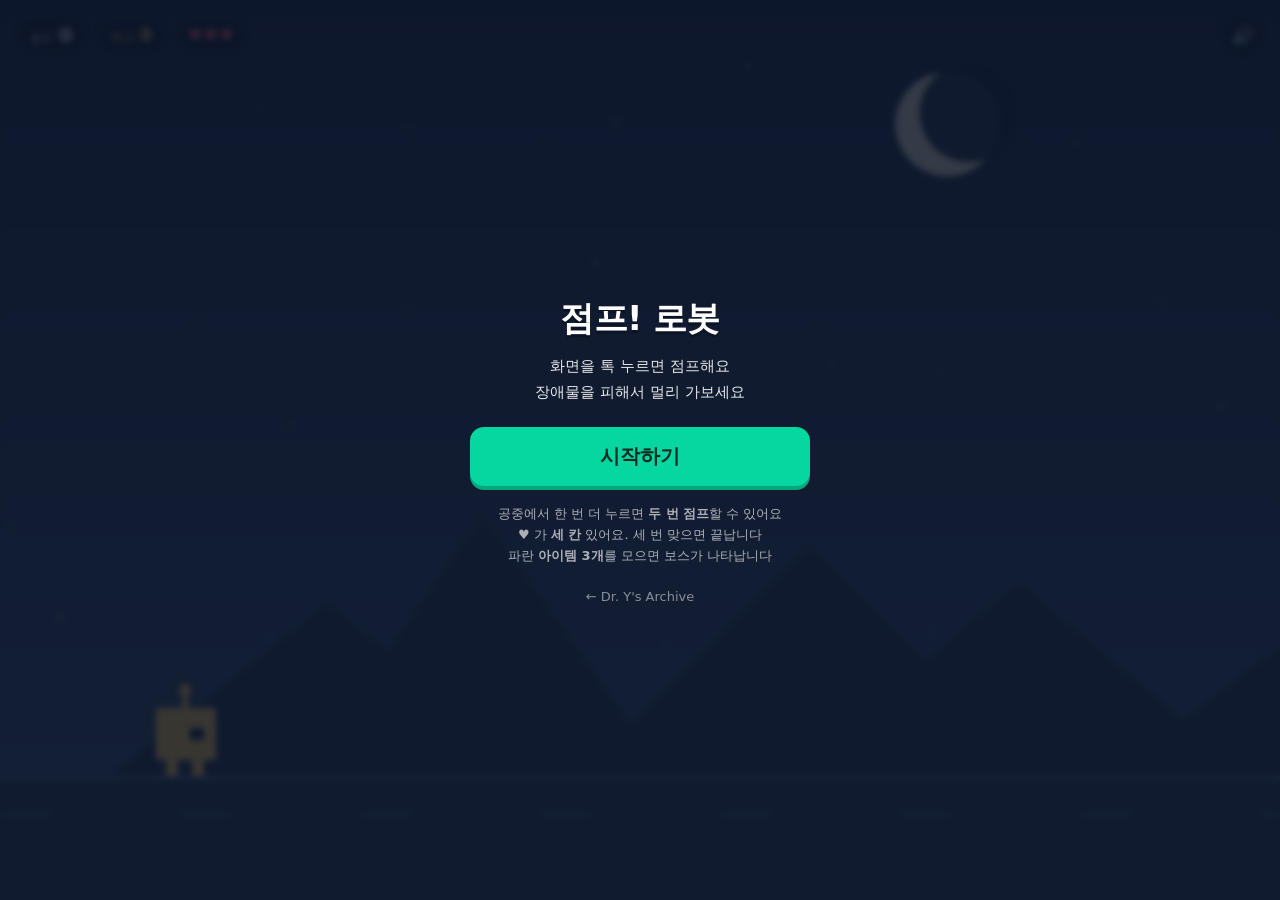
==== game/index.html @ cccb9914 "'아이템이 모자라 보스가 지나갔습니다' 알림을 뺌 아이템을 안 모으고 달리기만 하면 300점마다 계속 뜨는 글이었습니다. 일어나지 않은 일을 굳이 알릴 이유가 없어 없앴습니다. 보" ====
<!DOCTYPE html>
<!--
  ============================================================
  점프 게임 - index.html

  이 파일은 게임 화면의 "뼈대" 입니다.
  실제로 게임이 움직이는 것은 game.js 가 담당합니다.

  게임을 바꿔보고 싶으면 game.js 맨 위의 '설정' 부분을 여세요.
  숫자만 바꿔도 게임이 완전히 달라집니다.
  ============================================================
-->
<html lang="ko">
<head>
  <meta charset="UTF-8">
  <!-- user-scalable=no : 게임 중에 두 손가락으로 화면이 확대되지 않게 막습니다 -->
  <meta name="viewport" content="width=device-width, initial-scale=1.0, maximum-scale=1.0, user-scalable=no, viewport-fit=cover">

  <title>점프! 로봇</title>

  <!-- 홈 화면에 추가했을 때 앱처럼 보이게 하는 설정들 -->
  <meta name="apple-mobile-web-app-title" content="점프! 로봇">
  <meta name="apple-mobile-web-app-capable" content="yes">
  <meta name="apple-mobile-web-app-status-bar-style" content="black-translucent">
  <link rel="apple-touch-icon" sizes="180x180" href="icons/game-icon-180.png">
  <link rel="apple-touch-icon" sizes="152x152" href="icons/game-icon-152.png">
  <link rel="icon" type="image/png" sizes="32x32" href="icons/game-favicon-32.png">
  <link rel="manifest" href="manifest.json">
  <meta name="theme-color" content="#1b2a4a">

  <link rel="stylesheet" href="style.css?v=6">
</head>

<body>

  <!-- 게임 그림이 그려지는 곳.
       canvas(캔버스) = 그림을 그릴 수 있는 도화지 같은 태그입니다.
       여기에 game.js 가 로봇, 장애물, 배경을 하나하나 그립니다. -->
  <canvas id="gameCanvas"></canvas>

  <!-- 게임 위에 겹쳐서 보이는 글자들 -->
  <div id="hud" class="hud">
    <div class="score-box">
      <span class="score-label">점수</span>
      <span id="score">0</span>
    </div>
    <div class="score-box best">
      <span class="score-label">최고</span>
      <span id="best">0</span>
    </div>
    <!-- 남은 체력. ♥ 가 남은 것, ♡ 가 잃은 것입니다. -->
    <div class="score-box hearts" id="hearts">♥♥♥</div>
    <!-- 모은 아이템(미사일) 개수. 하나도 없으면 감춥니다. -->
    <div class="score-box ammo" id="ammoBox" hidden>
      <span class="score-label">미사일</span>
      <span id="ammo">0</span>
    </div>
    <!-- 소리 켜고 끄는 버튼 -->
    <button id="soundBtn" class="sound-btn" type="button" aria-label="소리 켜기/끄기">🔊</button>
  </div>

  <!-- 보스와 싸울 때만 나타나는 발사 버튼.
       화면 아무 데나 누르면 점프이므로, 쏘는 것만 버튼을 따로 두었습니다. -->
  <button id="fireBtn" class="fire-btn" type="button" hidden>발사</button>

  <!-- 시작 화면 / 게임오버 화면.
       평소엔 숨어 있다가 game.js 가 필요할 때 보여줍니다. -->
  <div id="overlay" class="overlay">
    <div class="panel">
      <h1 id="overlayTitle">점프! 로봇</h1>
      <p id="overlayText">화면을 톡 누르면 점프해요<br>장애물을 피해서 멀리 가보세요</p>

      <div id="resultBox" class="result" hidden>
        <div class="result-row"><span>이번 점수</span><strong id="finalScore">0</strong></div>
        <div class="result-row"><span>최고 점수</span><strong id="finalBest">0</strong></div>
        <p id="newRecord" class="new-record" hidden>🎉 신기록!</p>
      </div>

      <button id="startBtn" class="start-btn" type="button">시작하기</button>

      <p class="hint">
        공중에서 한 번 더 누르면 <strong>두 번 점프</strong>할 수 있어요<br>
        ♥ 가 <strong>세 칸</strong> 있어요. 세 번 맞으면 끝납니다<br>
        파란 <strong>아이템 3개</strong>를 모으면 보스가 나타납니다
      </p>

      <!-- 브라우저에서 열었을 때 목록 화면으로 돌아가는 줄.
           설치한 앱으로 열었을 때는 style.css 가 이 줄을 감춥니다. -->
      <p class="back-home"><a href="../">← Dr. Y's Archive</a></p>
    </div>
  </div>

  <script src="game.js?v=6"></script>
</body>
</html>
---- game/style.css ----
/*
  ============================================================
  점프 게임 - style.css

  게임 화면의 "옷" 입니다. 색과 크기를 정합니다.
  게임 안에 그려지는 로봇·장애물의 색은 여기가 아니라
  game.js 맨 위의 설정에서 바꿉니다.
  ============================================================
*/

:root {
  --하늘위:   #1b2a4a;   /* 하늘 위쪽 (진한 남색) */
  --하늘아래: #3d5a80;   /* 하늘 아래쪽 */
  --글자:     #ffffff;
  --포인트:   #ffd166;   /* 점수, 버튼에 쓰는 노란색 */
  --버튼:     #06d6a0;   /* 시작 버튼 (민트) */
  --아이템:   #4cc9f0;   /* 보스와 싸울 때 쓰는 아이템 (하늘색) */
  --보스:     #ff5d73;   /* 보스 관련 (붉은 분홍) */
}

* { box-sizing: border-box; }

/*
  hidden 을 붙인 것은 반드시 감춰지게 합니다.

  브라우저에도 hidden 규칙이 있지만, 우리가 class 로 적은 display 가 그것을 이깁니다.
  실제로 .score-box { display: flex } 때문에 미사일 개수가 0 인데도 화면에 남아 있었고,
  일본어 앱에서도 똑같은 일로 퀴즈 중에 카드가 안 사라진 적이 있습니다.
*/
[hidden] { display: none !important; }

html, body {
  margin: 0;
  padding: 0;
  height: 100%;
  overflow: hidden;              /* 게임 중에 화면이 위아래로 밀리지 않게 */
  background: var(--하늘위);
  color: var(--글자);
  font-family: -apple-system, "Apple SD Gothic Neo", "Pretendard",
               "Malgun Gothic", "맑은 고딕", system-ui, sans-serif;
  /* 길게 눌렀을 때 글자가 선택되거나 메뉴가 뜨는 것을 막습니다 */
  -webkit-user-select: none;
  user-select: none;
  -webkit-touch-callout: none;
  -webkit-tap-highlight-color: transparent;
  overscroll-behavior: none;     /* 위아래로 당겨도 새로고침되지 않게 */
}

/* 게임이 그려지는 도화지 — 화면 전체를 채웁니다 */
#gameCanvas {
  display: block;
  width: 100%;
  height: 100%;
  touch-action: none;            /* 손가락 제스처를 브라우저가 가로채지 않게 */
}

/* ---------- 점수판 ---------- */
.hud {
  position: fixed;
  top: 0; left: 0; right: 0;
  display: flex;
  align-items: center;
  gap: 10px;
  padding: 14px 16px;
  /* 아이폰 노치(위쪽 튀어나온 부분)를 피해서 배치합니다 */
  padding-top: max(14px, env(safe-area-inset-top));
  pointer-events: none;          /* 점수판이 터치를 가로채지 않게 */
}

.score-box {
  display: flex;
  align-items: baseline;
  gap: 6px;
  background: rgba(0, 0, 0, 0.28);
  border-radius: 999px;
  padding: 6px 14px;
  font-size: 20px;
  font-weight: 800;
  font-variant-numeric: tabular-nums;   /* 숫자가 바뀌어도 폭이 흔들리지 않게 */
}
.score-box.best { color: var(--포인트); font-size: 17px; }
.score-label {
  font-size: 11px;
  font-weight: 700;
  opacity: 0.65;
  letter-spacing: 0.05em;
}

.sound-btn {
  margin-left: auto;
  pointer-events: auto;          /* 이 버튼만 눌리게 */
  width: 42px;
  height: 42px;
  border: none;
  border-radius: 50%;
  background: rgba(0, 0, 0, 0.28);
  font-size: 19px;
  cursor: pointer;
  color: inherit;
}
.sound-btn.muted { opacity: 0.45; }

/* 모은 아이템(미사일) 개수. 아이템 색과 맞춰 한눈에 구분되게 합니다. */
.score-box.ammo { color: var(--아이템); font-size: 17px; }

/* 남은 체력. 숫자가 아니라 ♥ 라서 자릿수 맞춤(tabular-nums)은 필요 없습니다. */
.score-box.hearts {
  color: var(--보스);
  font-size: 16px;
  letter-spacing: 0.08em;
  padding: 7px 12px;
}

/* ---------- 발사 버튼 ----------
   보스와 싸울 때만 나타납니다.
   이 게임은 화면 아무 데나 누르면 점프라서, 쏘는 것만 따로 버튼을 두었습니다.

   오른쪽 아래에 두는 이유 — 오른손 엄지가 자연스럽게 닿는 자리입니다.
   점프는 화면 어디서나 되므로 왼손·오른손 어느 쪽으로도 누를 수 있습니다. */
.fire-btn {
  position: fixed;
  right: max(18px, env(safe-area-inset-right));
  bottom: max(22px, env(safe-area-inset-bottom));
  z-index: 5;
  width: 78px;
  height: 78px;
  border: 3px solid rgba(255, 255, 255, 0.65);
  border-radius: 50%;
  background: var(--보스);
  color: #ffffff;
  font: inherit;
  font-size: 17px;
  font-weight: 800;
  letter-spacing: 0.02em;
  cursor: pointer;
  box-shadow: 0 4px 18px rgba(0, 0, 0, 0.35);
  /* 길게 눌렀을 때 글자가 선택되거나 확대창이 뜨지 않게 합니다 */
  user-select: none;
  -webkit-user-select: none;
  -webkit-touch-callout: none;
  touch-action: manipulation;
}
.fire-btn:active { transform: scale(0.94); }

/* 미사일이 다 떨어지면 눌러도 소용없다는 것을 흐리게 보여줍니다 */
.fire-btn.empty {
  background: rgba(255, 93, 115, 0.35);
  border-color: rgba(255, 255, 255, 0.3);
}

/* 화면이 낮을 때(가로로 눕혔을 때)는 버튼을 조금 줄입니다 */
@media (max-height: 480px) {
  .fire-btn { width: 64px; height: 64px; font-size: 15px; bottom: max(14px, env(safe-area-inset-bottom)); }
}

/* ---------- 시작 / 게임오버 화면 ---------- */
.overlay {
  position: fixed;
  inset: 0;                      /* 위·아래·좌·우를 0으로 = 화면 전체 */
  display: flex;
  justify-content: center;
  /*
    내용이 화면보다 길면 스크롤해서 볼 수 있게 합니다.
    휴대폰을 가로로 눕히면 높이가 390px 밖에 안 되는데, 결과 화면에
    스테이지 안내까지 들어가면서 위아래가 잘렸습니다.
  */
  overflow-y: auto;
  padding: 24px;
  background: rgba(12, 20, 38, 0.82);
  backdrop-filter: blur(3px);    /* 뒤쪽 게임 화면을 살짝 흐리게 */
  z-index: 10;
}
.overlay.hidden { display: none; }

.panel {
  width: 100%;
  max-width: 340px;
  text-align: center;
  /*
    align-items: center 로 가운데를 맞추면, 내용이 화면보다 클 때
    위쪽이 잘려 나가고 스크롤해도 볼 수 없습니다.
    margin: auto 는 들어갈 때는 가운데로, 넘칠 때는 잘리지 않게 해줍니다.
  */
  margin: auto;
}

h1 {
  margin: 0 0 12px;
  font-size: 34px;
  letter-spacing: -0.02em;
  text-shadow: 0 3px 0 rgba(0, 0, 0, 0.25);
}

#overlayText {
  margin: 0 0 22px;
  font-size: 15px;
  line-height: 1.7;
  opacity: 0.9;
  /* game.js 가 줄바꿈 문자로 두 줄을 넣습니다. 이게 없으면 한 줄로 붙습니다. */
  white-space: pre-line;
}

/* 게임이 끝났을 때 나오는 점수표 */
.result {
  background: rgba(255, 255, 255, 0.08);
  border-radius: 14px;
  padding: 14px 18px;
  margin-bottom: 22px;
}
.result-row {
  display: flex;
  justify-content: space-between;
  align-items: baseline;
  padding: 5px 0;
  font-size: 15px;
}
.result-row strong {
  font-size: 24px;
  font-variant-numeric: tabular-nums;
}
.result-row:last-of-type strong { color: var(--포인트); }

.new-record {
  margin: 10px 0 0;
  font-size: 17px;
  font-weight: 800;
  color: var(--포인트);
  /* 신기록일 때 통통 튀는 효과 */
  animation: 통통 0.6s ease-in-out infinite alternate;
}
@keyframes 통통 {
  from { transform: scale(1); }
  to   { transform: scale(1.12); }
}

.start-btn {
  font: inherit;
  font-size: 20px;
  font-weight: 800;
  width: 100%;
  padding: 16px;
  border: none;
  border-radius: 14px;
  background: var(--버튼);
  color: #062c22;
  cursor: pointer;
  box-shadow: 0 4px 0 #05a87d;   /* 아래쪽 그림자로 입체감 */
  transition: transform 0.08s, box-shadow 0.08s;
}
.start-btn:active {
  transform: translateY(3px);    /* 누르면 버튼이 들어가는 느낌 */
  box-shadow: 0 1px 0 #05a87d;
}

.hint {
  margin: 18px 0 0;
  font-size: 13px;
  opacity: 0.65;
  line-height: 1.6;
}

/* ---------- 아카이브로 돌아가는 줄 ----------
   시작·게임오버 화면에만 보입니다. 게임을 하는 중에는 화면을 가리지 않습니다.

   ※ 홈 화면에 설치해 '앱으로' 열었을 때는 감춥니다.
      설치한 앱은 자기 폴더까지가 '내 영역' 이라, 한 칸 위로 가면
      앱 창이 아니라 브라우저가 따로 열립니다. 갑자기 다른 창으로 튀면
      당황스럽고, 설치해서 쓰는 분에게는 홈 화면이 이미 아카이브 역할을 합니다. */
.back-home {
  margin: 22px 0 0;
  font-size: 13px;
}
.back-home a {
  color: #ffffff;
  opacity: 0.5;
  text-decoration: none;
}
.back-home a:hover { opacity: 0.85; }
@media (display-mode: standalone), (display-mode: minimal-ui), (display-mode: fullscreen) {
  .back-home { display: none; }
}

/* 화면이 낮을 때(가로로 눕혔을 때) 글자를 줄여 다 보이게 합니다 */
@media (max-height: 480px) {
  h1 { font-size: 26px; }
  #overlayText { font-size: 13px; margin-bottom: 10px; }
  .result { padding: 9px 14px; margin-bottom: 12px; }
  .start-btn { padding: 12px; font-size: 18px; }
  .hint { margin-top: 10px; font-size: 12px; line-height: 1.5; }
  .overlay { padding: 12px; }
  .back-home { margin-top: 14px; }
}

/* ---------- 새 버전 알림 줄 ----------
   sw.js 가 새 버전을 받아 두면 app.js 가 화면 아래에 이 줄을 띄웁니다.
   보고 있는 도중에 파일이 바뀌면 화면이 어긋날 수 있어서,
   곧바로 갈아끼우지 않고 눌러주실 때를 기다립니다. */
.sw-update {
  position: fixed;
  left: 50%;
  transform: translateX(-50%);
  /* env(safe-area-inset-bottom) = 아이폰 아래쪽 가로줄에 가리지 않게 하는 값 */
  bottom: calc(16px + env(safe-area-inset-bottom, 0px));
  z-index: 50;
  display: flex;
  align-items: center;
  gap: 10px;
  max-width: calc(100% - 32px);
  padding: 10px 12px 10px 16px;
  border-radius: 999px;
  font-size: 14px;
  background: #0f1a30;
  color: #eef2f8;
  box-shadow: 0 4px 20px rgba(0, 0, 0, 0.25);
}
.sw-update span { white-space: nowrap; }
.sw-update button {
  font: inherit;
  font-weight: 600;
  cursor: pointer;
  border-radius: 999px;
  white-space: nowrap;
}
.sw-update-btn {
  padding: 6px 14px;
  border: none;
  background: #2fe0a8;
  color: #0f1a30;
}
.sw-update-close {
  padding: 6px 8px;
  border: none;
  background: none;
  color: inherit;
  opacity: 0.6;
}
.sw-update-close:hover { opacity: 1; }
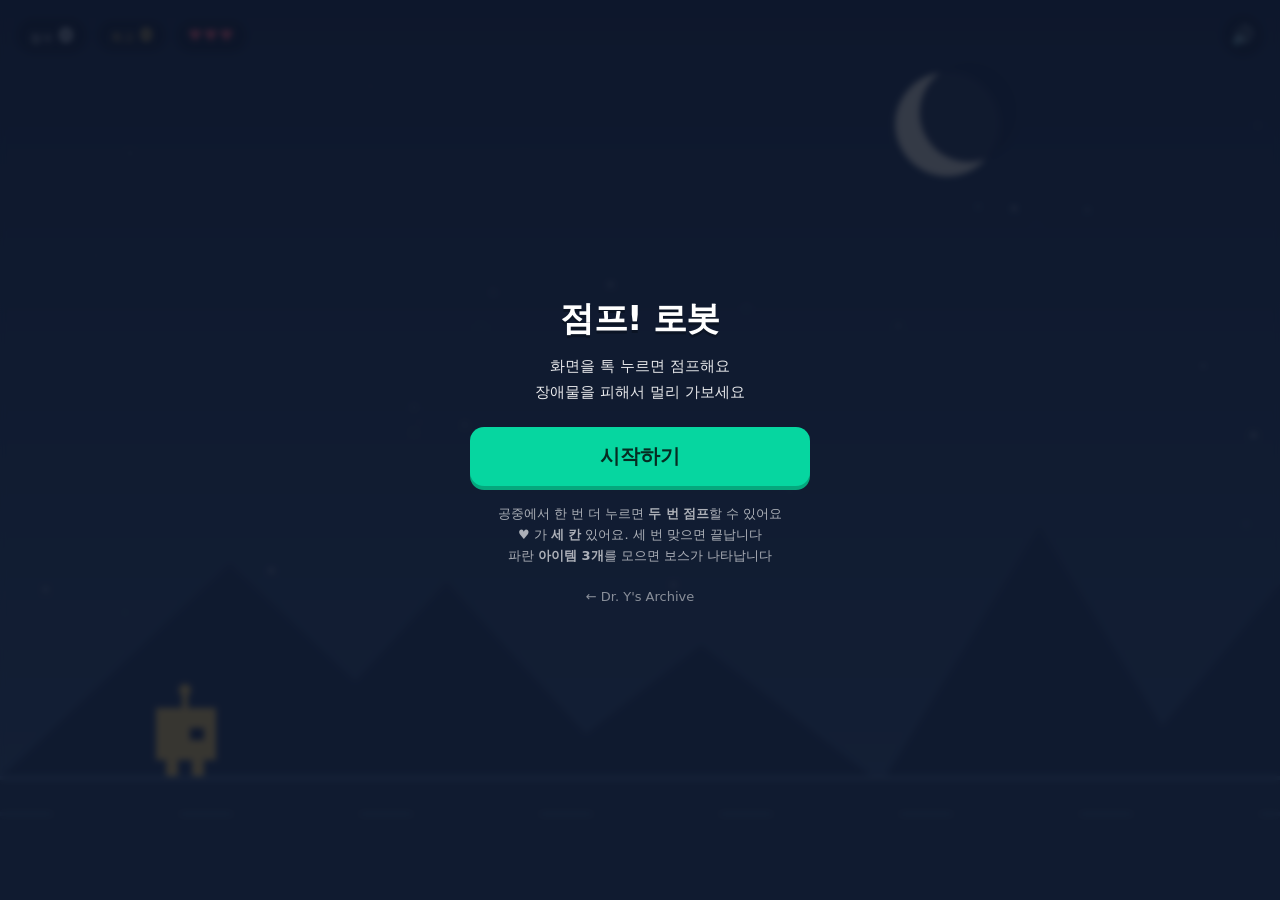
==== commit e0cb49ac: "게임 중에 멈추고 나갈 수 있게 함 게임이 시작되면 화면을 가득 채워서, 예전에는 죽기 전까지 빠져나올 방법이 없었습니다. 그만두려면 일부러 부딪혀야 했습니다.  오른쪽 위에 멈춤" ====
--- a/game/index.html
+++ b/game/index.html
@@ -28,7 +28,7 @@
   <link rel="manifest" href="manifest.json">
   <meta name="theme-color" content="#1b2a4a">
 
-  <link rel="stylesheet" href="style.css?v=6">
+  <link rel="stylesheet" href="style.css?v=7">
 </head>
 
 <body>
@@ -55,8 +55,13 @@
       <span class="score-label">미사일</span>
       <span id="ammo">0</span>
     </div>
-    <!-- 소리 켜고 끄는 버튼 -->
-    <button id="soundBtn" class="sound-btn" type="button" aria-label="소리 켜기/끄기">🔊</button>
+    <!-- 오른쪽 끝의 버튼 두 개.
+         한 묶음으로 감싸면 멈춤 버튼이 숨어도 소리 버튼이 제자리에 남습니다. -->
+    <div class="hud-buttons">
+      <!-- 게임 중에만 나옵니다. 누르면 멈추고 처음 화면이 뜹니다. -->
+      <button id="pauseBtn" class="pause-btn" type="button" hidden>멈춤</button>
+      <button id="soundBtn" class="sound-btn" type="button" aria-label="소리 켜기/끄기">🔊</button>
+    </div>
   </div>
 
   <!-- 보스와 싸울 때만 나타나는 발사 버튼.
@@ -78,6 +83,9 @@
 
       <button id="startBtn" class="start-btn" type="button">시작하기</button>
 
+      <!-- 멈췄을 때만 나옵니다. 누르면 이번 판을 끝내고 결과를 보여줍니다. -->
+      <button id="quitBtn" class="quit-btn" type="button" hidden>그만두기</button>
+
       <p class="hint">
         공중에서 한 번 더 누르면 <strong>두 번 점프</strong>할 수 있어요<br>
         ♥ 가 <strong>세 칸</strong> 있어요. 세 번 맞으면 끝납니다<br>
@@ -90,6 +98,6 @@
     </div>
   </div>
 
-  <script src="game.js?v=6"></script>
+  <script src="game.js?v=7"></script>
 </body>
 </html>
--- a/game/style.css
+++ b/game/style.css
@@ -86,8 +86,37 @@
   letter-spacing: 0.05em;
 }
 
+/* 오른쪽 끝 버튼 묶음 (멈춤 · 소리).
+   묶어두면 멈춤 버튼이 숨어도 소리 버튼이 오른쪽 끝에 그대로 남습니다. */
+.hud-buttons {
+  margin-left: auto;
+  display: flex;
+  align-items: center;
+  gap: 8px;
+  pointer-events: auto;          /* 점수판과 달리 이 안의 버튼은 눌려야 합니다 */
+}
+
+/* 게임 중에만 나오는 멈춤 버튼.
+   아이콘 대신 글자로 둔 이유 — 아이가 봐도 바로 알 수 있어야 하고,
+   ⏸ 같은 기호는 기기마다 그림처럼 나오기도 해서 모양이 들쭉날쭉합니다. */
+.pause-btn {
+  font: inherit;
+  font-size: 14px;
+  font-weight: 700;
+  padding: 9px 15px;
+  border: none;
+  border-radius: 999px;
+  background: rgba(0, 0, 0, 0.28);
+  color: inherit;
+  cursor: pointer;
+  white-space: nowrap;
+  -webkit-user-select: none;
+  user-select: none;
+  touch-action: manipulation;
+}
+.pause-btn:active { transform: scale(0.94); }
+
 .sound-btn {
-  margin-left: auto;
   pointer-events: auto;          /* 이 버튼만 눌리게 */
   width: 42px;
   height: 42px;
@@ -252,6 +281,24 @@
   box-shadow: 0 1px 0 #05a87d;
 }
 
+/* 멈췄을 때만 나오는 '그만두기'.
+   시작 버튼보다 조용한 모양이어야 합니다. 이어서 하는 쪽이 기본이니까요. */
+.quit-btn {
+  font: inherit;
+  font-size: 16px;
+  font-weight: 700;
+  width: 100%;
+  margin-top: 10px;
+  padding: 13px;
+  border: 1px solid rgba(255, 255, 255, 0.28);
+  border-radius: 14px;
+  background: transparent;
+  color: inherit;
+  opacity: 0.8;
+  cursor: pointer;
+}
+.quit-btn:active { transform: translateY(2px); }
+
 .hint {
   margin: 18px 0 0;
   font-size: 13px;
@@ -287,6 +334,7 @@
   .result { padding: 9px 14px; margin-bottom: 12px; }
   .start-btn { padding: 12px; font-size: 18px; }
   .hint { margin-top: 10px; font-size: 12px; line-height: 1.5; }
+  .quit-btn { padding: 10px; font-size: 15px; margin-top: 8px; }
   .overlay { padding: 12px; }
   .back-home { margin-top: 14px; }
 }
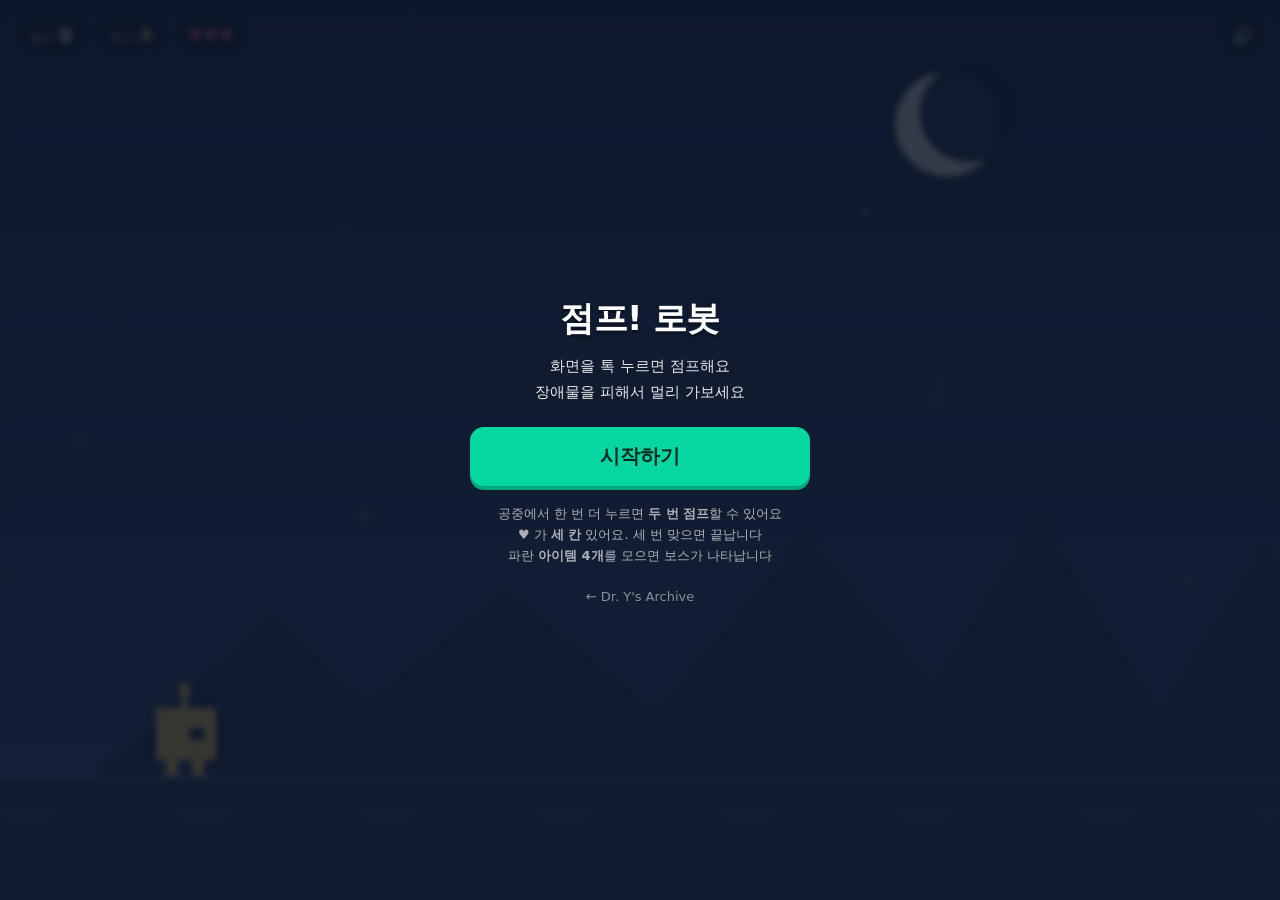
==== commit 9be5b3a7: "속도를 올리고, 스테이지마다 보스가 세지고 화려해지게 함 1) 전체 속도 상향      시작_속도           3.5  →  4.0      스테이지마다_빨라짐  0.45 →" ====
--- a/game/index.html
+++ b/game/index.html
@@ -28,7 +28,7 @@
   <link rel="manifest" href="manifest.json">
   <meta name="theme-color" content="#1b2a4a">
 
-  <link rel="stylesheet" href="style.css?v=7">
+  <link rel="stylesheet" href="style.css?v=8">
 </head>
 
 <body>
@@ -89,7 +89,7 @@
       <p class="hint">
         공중에서 한 번 더 누르면 <strong>두 번 점프</strong>할 수 있어요<br>
         ♥ 가 <strong>세 칸</strong> 있어요. 세 번 맞으면 끝납니다<br>
-        파란 <strong>아이템 3개</strong>를 모으면 보스가 나타납니다
+        파란 <strong>아이템 4개</strong>를 모으면 보스가 나타납니다
       </p>
 
       <!-- 브라우저에서 열었을 때 목록 화면으로 돌아가는 줄.
@@ -98,6 +98,6 @@
     </div>
   </div>
 
-  <script src="game.js?v=7"></script>
+  <script src="game.js?v=8"></script>
 </body>
 </html>
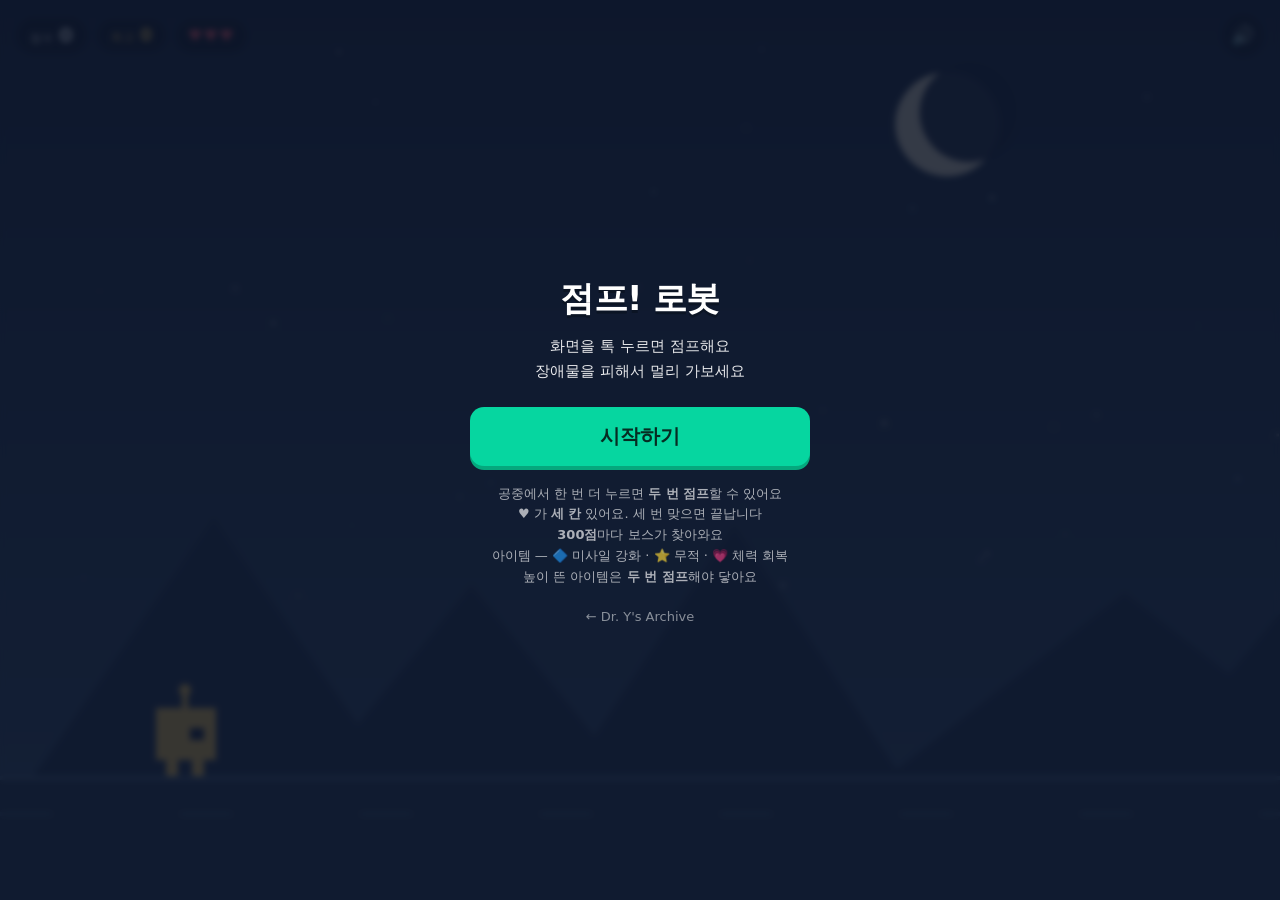
==== commit 4a4d4915: "게임: 보스 자동 등장 + 아이템 세 종류로 개편 지금까지는 파란 아이템을 정해진 개수만큼 모아야 보스가 나왔습니다. 그러면 아이템을 안 먹는 쪽이 오히려 편해집니다 — 보스를 피" ====
--- a/game/index.html
+++ b/game/index.html
@@ -28,7 +28,7 @@
   <link rel="manifest" href="manifest.json">
   <meta name="theme-color" content="#1b2a4a">
 
-  <link rel="stylesheet" href="style.css?v=8">
+  <link rel="stylesheet" href="style.css?v=9">
 </head>
 
 <body>
@@ -50,10 +50,9 @@
     </div>
     <!-- 남은 체력. ♥ 가 남은 것, ♡ 가 잃은 것입니다. -->
     <div class="score-box hearts" id="hearts">♥♥♥</div>
-    <!-- 모은 아이템(미사일) 개수. 하나도 없으면 감춥니다. -->
-    <div class="score-box ammo" id="ammoBox" hidden>
-      <span class="score-label">미사일</span>
-      <span id="ammo">0</span>
+    <!-- 지금 걸려 있는 효과 (강화 · 무적). 없으면 감춥니다. -->
+    <div class="score-box buffs" id="buffBox" hidden>
+      <span id="buffs"></span>
     </div>
     <!-- 오른쪽 끝의 버튼 두 개.
          한 묶음으로 감싸면 멈춤 버튼이 숨어도 소리 버튼이 제자리에 남습니다. -->
@@ -89,7 +88,9 @@
       <p class="hint">
         공중에서 한 번 더 누르면 <strong>두 번 점프</strong>할 수 있어요<br>
         ♥ 가 <strong>세 칸</strong> 있어요. 세 번 맞으면 끝납니다<br>
-        파란 <strong>아이템 4개</strong>를 모으면 보스가 나타납니다
+        <strong>300점</strong>마다 보스가 찾아와요<br>
+        아이템 — 🔷 미사일 강화 · ⭐ 무적 · 💗 체력 회복<br>
+        높이 뜬 아이템은 <strong>두 번 점프</strong>해야 닿아요
       </p>
 
       <!-- 브라우저에서 열었을 때 목록 화면으로 돌아가는 줄.
@@ -98,6 +99,6 @@
     </div>
   </div>
 
-  <script src="game.js?v=8"></script>
+  <script src="game.js?v=9"></script>
 </body>
 </html>
--- a/game/style.css
+++ b/game/style.css
@@ -129,8 +129,14 @@
 }
 .sound-btn.muted { opacity: 0.45; }
 
-/* 모은 아이템(미사일) 개수. 아이템 색과 맞춰 한눈에 구분되게 합니다. */
-.score-box.ammo { color: var(--아이템); font-size: 17px; }
+/* 지금 걸려 있는 효과 (강화 · 무적). 숫자가 아니라 글이라 조금 작게 둡니다. */
+.score-box.buffs {
+  color: var(--아이템);
+  font-size: 14px;
+  font-weight: 700;
+  padding: 8px 13px;
+  white-space: nowrap;
+}
 
 /* 남은 체력. 숫자가 아니라 ♥ 라서 자릿수 맞춤(tabular-nums)은 필요 없습니다. */
 .score-box.hearts {
@@ -171,7 +177,7 @@
 }
 .fire-btn:active { transform: scale(0.94); }
 
-/* 미사일이 다 떨어지면 눌러도 소용없다는 것을 흐리게 보여줍니다 */
+/* 미사일을 채우는 중에는 눌러도 소용없다는 것을 흐리게 보여줍니다 */
 .fire-btn.empty {
   background: rgba(255, 93, 115, 0.35);
   border-color: rgba(255, 255, 255, 0.3);
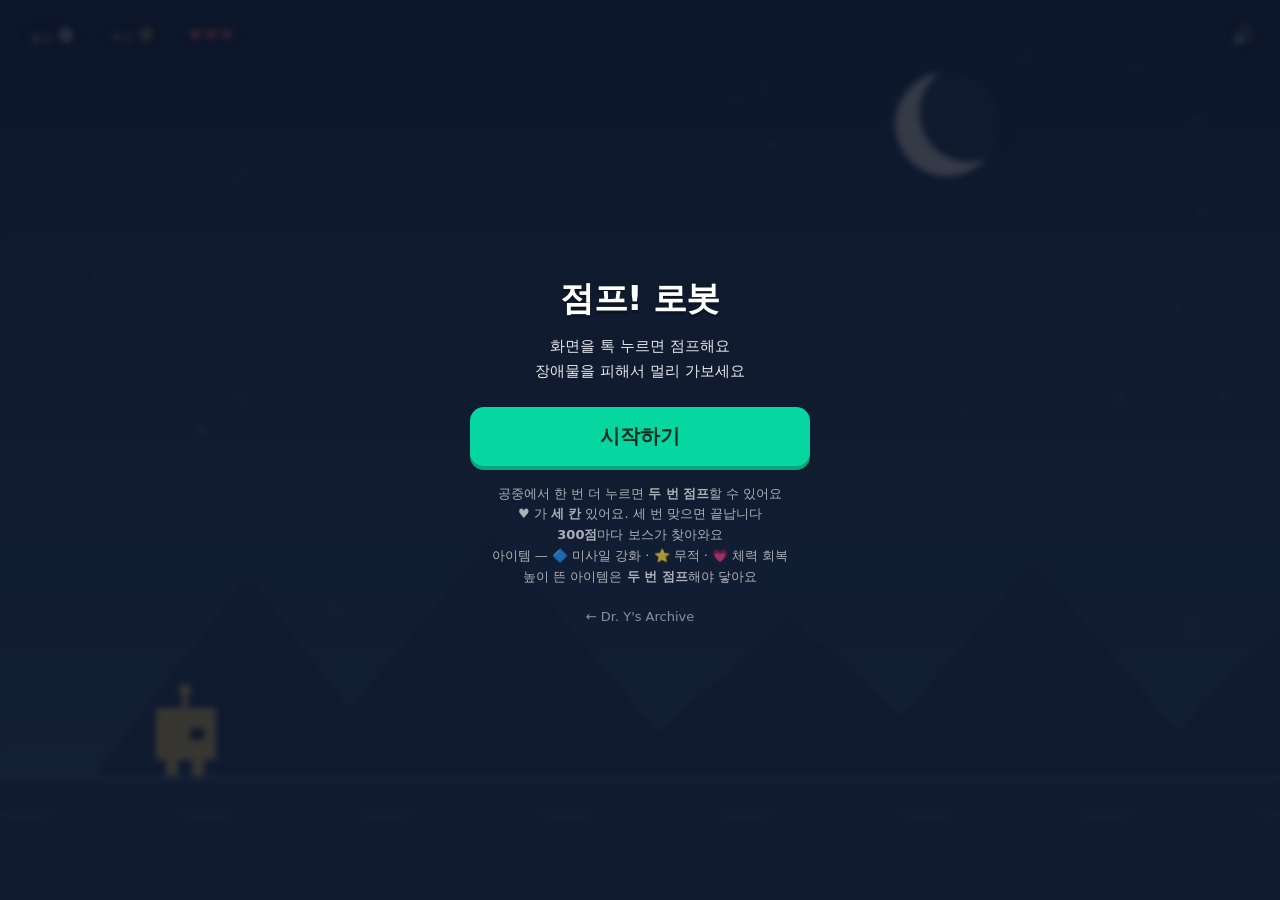
==== commit 6ce9d8b3: "게임: 보스를 잡으면 장애물 구간이 다시 돌아오도록 고침 1단계 보스를 깨고 나면 그 뒤로는 보스만 계속 나왔습니다.  문턱을 올리는 방식이 잘못되어 있었습니다. 보스가 나올 때 " ====
--- a/game/index.html
+++ b/game/index.html
@@ -28,7 +28,7 @@
   <link rel="manifest" href="manifest.json">
   <meta name="theme-color" content="#1b2a4a">
 
-  <link rel="stylesheet" href="style.css?v=9">
+  <link rel="stylesheet" href="style.css?v=10">
 </head>
 
 <body>
@@ -99,6 +99,6 @@
     </div>
   </div>
 
-  <script src="game.js?v=9"></script>
+  <script src="game.js?v=10"></script>
 </body>
 </html>
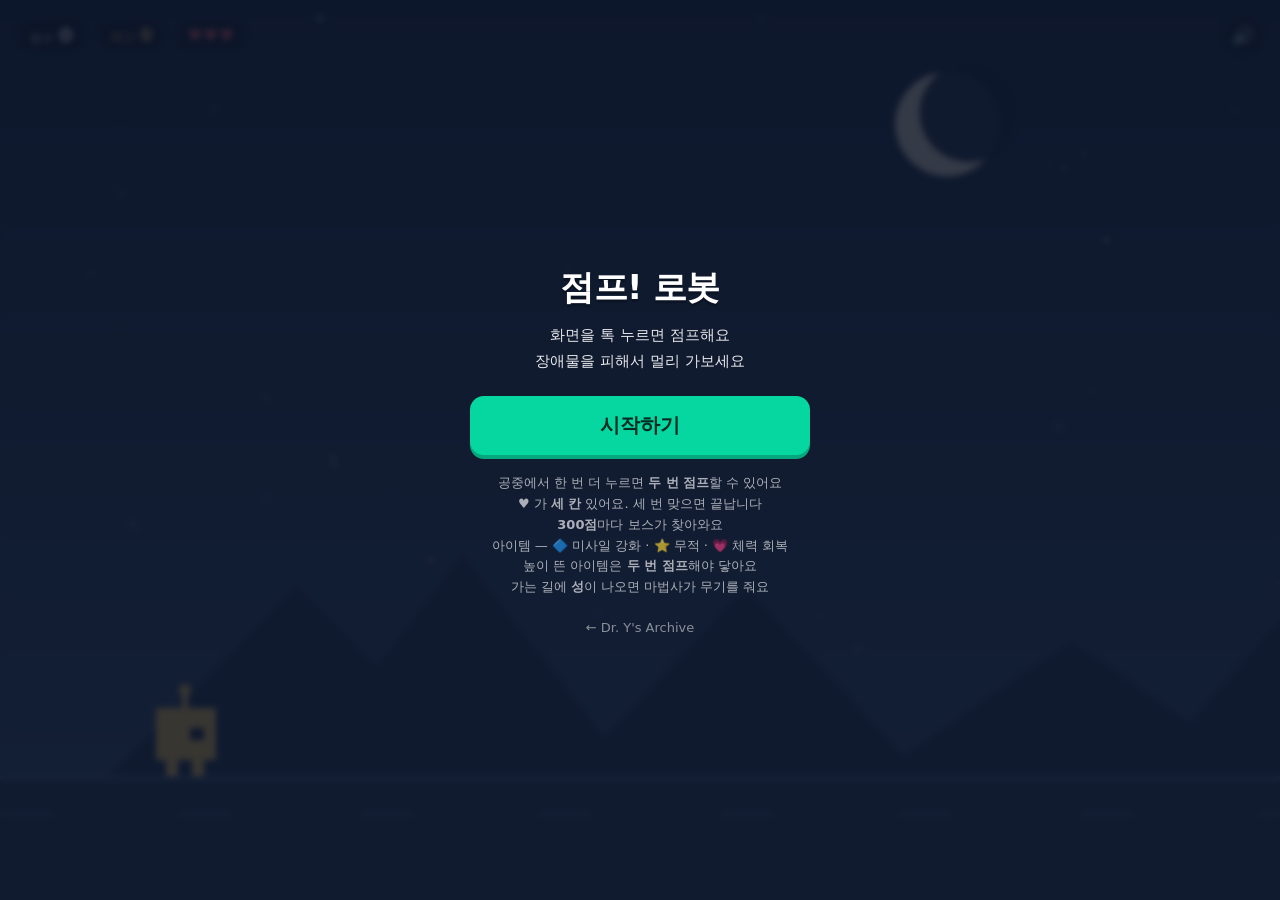
==== commit e4300d48: "게임: 성에서 마법사가 무기를 주고, 다치면 잃는 규칙 추가 보스와 보스 사이 한가운데에 성이 다가옵니다. 로봇이 성 앞에 멈춰 서면 마법사가 무기 세 가지를 내어주고, 하나를 고" ====
--- a/game/index.html
+++ b/game/index.html
@@ -28,7 +28,7 @@
   <link rel="manifest" href="manifest.json">
   <meta name="theme-color" content="#1b2a4a">
 
-  <link rel="stylesheet" href="style.css?v=10">
+  <link rel="stylesheet" href="style.css?v=11">
 </head>
 
 <body>
@@ -67,6 +67,18 @@
        화면 아무 데나 누르면 점프이므로, 쏘는 것만 버튼을 따로 두었습니다. -->
   <button id="fireBtn" class="fire-btn" type="button" hidden>발사</button>
 
+  <!-- 마법사가 무기를 내어주는 화면.
+       성 앞에 멈춰 섰을 때만 나옵니다. game.js 가 선택지를 만들어 넣습니다.
+       시작 화면(#overlay)과 따로 둔 이유는, 둘이 겹쳐 뜰 일이 없고
+       각자 필요한 것만 담는 편이 고치기 쉽기 때문입니다. -->
+  <div id="shopOverlay" class="overlay shop" hidden>
+    <div class="panel shop-panel">
+      <h2 class="shop-title">🧙 마법사가 무기를 내어줍니다</h2>
+      <p class="shop-sub">하나를 고르세요 · <strong>다치면 원래 무기로 돌아갑니다</strong></p>
+      <div id="weaponList" class="weapon-list"></div>
+    </div>
+  </div>
+
   <!-- 시작 화면 / 게임오버 화면.
        평소엔 숨어 있다가 game.js 가 필요할 때 보여줍니다. -->
   <div id="overlay" class="overlay">
@@ -90,7 +102,8 @@
         ♥ 가 <strong>세 칸</strong> 있어요. 세 번 맞으면 끝납니다<br>
         <strong>300점</strong>마다 보스가 찾아와요<br>
         아이템 — 🔷 미사일 강화 · ⭐ 무적 · 💗 체력 회복<br>
-        높이 뜬 아이템은 <strong>두 번 점프</strong>해야 닿아요
+        높이 뜬 아이템은 <strong>두 번 점프</strong>해야 닿아요<br>
+        가는 길에 <strong>성</strong>이 나오면 마법사가 무기를 줘요
       </p>
 
       <!-- 브라우저에서 열었을 때 목록 화면으로 돌아가는 줄.
@@ -99,6 +112,6 @@
     </div>
   </div>
 
-  <script src="game.js?v=10"></script>
+  <script src="game.js?v=11"></script>
 </body>
 </html>
--- a/game/style.css
+++ b/game/style.css
@@ -71,6 +71,13 @@
   display: flex;
   align-items: baseline;
   gap: 6px;
+  /*
+    '점수' 같은 글자가 두 줄로 접히지 않게 합니다.
+    무기 표시가 한 칸 늘면서 세로로 든 휴대폰(360px)에서 자리가 빠듯해졌는데,
+    접힌 글자는 읽기 나쁘고 점수판 높이까지 들쭉날쭉해집니다.
+  */
+  white-space: nowrap;
+  flex-shrink: 0;
   background: rgba(0, 0, 0, 0.28);
   border-radius: 999px;
   padding: 6px 14px;
@@ -333,9 +340,91 @@
   .back-home { display: none; }
 }
 
+/* ---------- 마법사가 무기를 내어주는 화면 ----------
+   성 앞에 멈춰 섰을 때만 나옵니다.
+   고르기 전에는 게임이 완전히 멈춰 있으니, 서두를 필요 없이 읽고 고르면 됩니다.
+
+   ※ .overlay 를 같이 쓰기 때문에 넘칠 때 스크롤되는 성질과
+      margin:auto 로 가운데를 맞추는 성질을 그대로 물려받습니다.
+      가로로 눕힌 휴대폰(높이 390px)에서 카드 세 장이 들어가야 해서,
+      아래 낮은 화면용 규칙에서 한 번 더 줄입니다. */
+.shop-panel { max-width: 380px; }
+
+.shop-title {
+  margin: 0 0 6px;
+  font-size: 20px;
+  color: #ffd166;
+}
+.shop-sub {
+  margin: 0 0 16px;
+  font-size: 13px;
+  line-height: 1.5;
+  color: rgba(255, 255, 255, 0.72);
+}
+.shop-sub strong { color: #ff9fb0; }
+
+.weapon-list {
+  display: grid;
+  gap: 10px;
+}
+
+/* 카드 한 장 = 무기 하나. 통째로 누를 수 있게 button 으로 만듭니다. */
+.weapon-card {
+  display: grid;
+  grid-template-columns: 44px 1fr;
+  align-items: center;
+  gap: 12px;
+  width: 100%;
+  padding: 12px 14px;
+  border: 2px solid rgba(255, 255, 255, 0.18);
+  border-radius: 14px;
+  background: rgba(255, 255, 255, 0.07);
+  color: #eaf0ff;
+  font: inherit;
+  text-align: left;
+  cursor: pointer;
+  /* 빠르게 두 번 눌러도 화면이 확대되지 않게 */
+  touch-action: manipulation;
+  -webkit-tap-highlight-color: transparent;
+}
+.weapon-card:hover { background: rgba(255, 255, 255, 0.13); }
+.weapon-card:active { transform: scale(0.98); }
+
+.weapon-icon { font-size: 30px; text-align: center; }
+.weapon-name { font-size: 16px; font-weight: 700; }
+.weapon-desc {
+  margin-top: 2px;
+  font-size: 12.5px;
+  line-height: 1.45;
+  color: rgba(255, 255, 255, 0.7);
+}
+/* 위력·연사 같은 숫자. 글자보다 한 단계 작고 흐리게. */
+.weapon-stat {
+  margin-top: 3px;
+  font-size: 11.5px;
+  letter-spacing: 0.02em;
+  color: rgba(255, 255, 255, 0.5);
+}
+/* 지금 들고 있는 무기에는 표시를 해둡니다 */
+.weapon-card.now { border-color: rgba(255, 209, 102, 0.55); }
+.weapon-card.now .weapon-name::after {
+  content: " · 지금 무기";
+  font-size: 11.5px;
+  font-weight: 500;
+  color: #ffd166;
+}
+
 /* 화면이 낮을 때(가로로 눕혔을 때) 글자를 줄여 다 보이게 합니다 */
 @media (max-height: 480px) {
   h1 { font-size: 26px; }
+  .shop-title { font-size: 17px; }
+  .shop-sub { margin-bottom: 10px; font-size: 12px; }
+  .weapon-list { gap: 7px; }
+  .weapon-card { padding: 8px 12px; grid-template-columns: 34px 1fr; gap: 10px; }
+  .weapon-icon { font-size: 23px; }
+  .weapon-name { font-size: 14.5px; }
+  .weapon-desc { font-size: 11.5px; }
+  .weapon-stat { font-size: 11px; }
   #overlayText { font-size: 13px; margin-bottom: 10px; }
   .result { padding: 9px 14px; margin-bottom: 12px; }
   .start-btn { padding: 12px; font-size: 18px; }
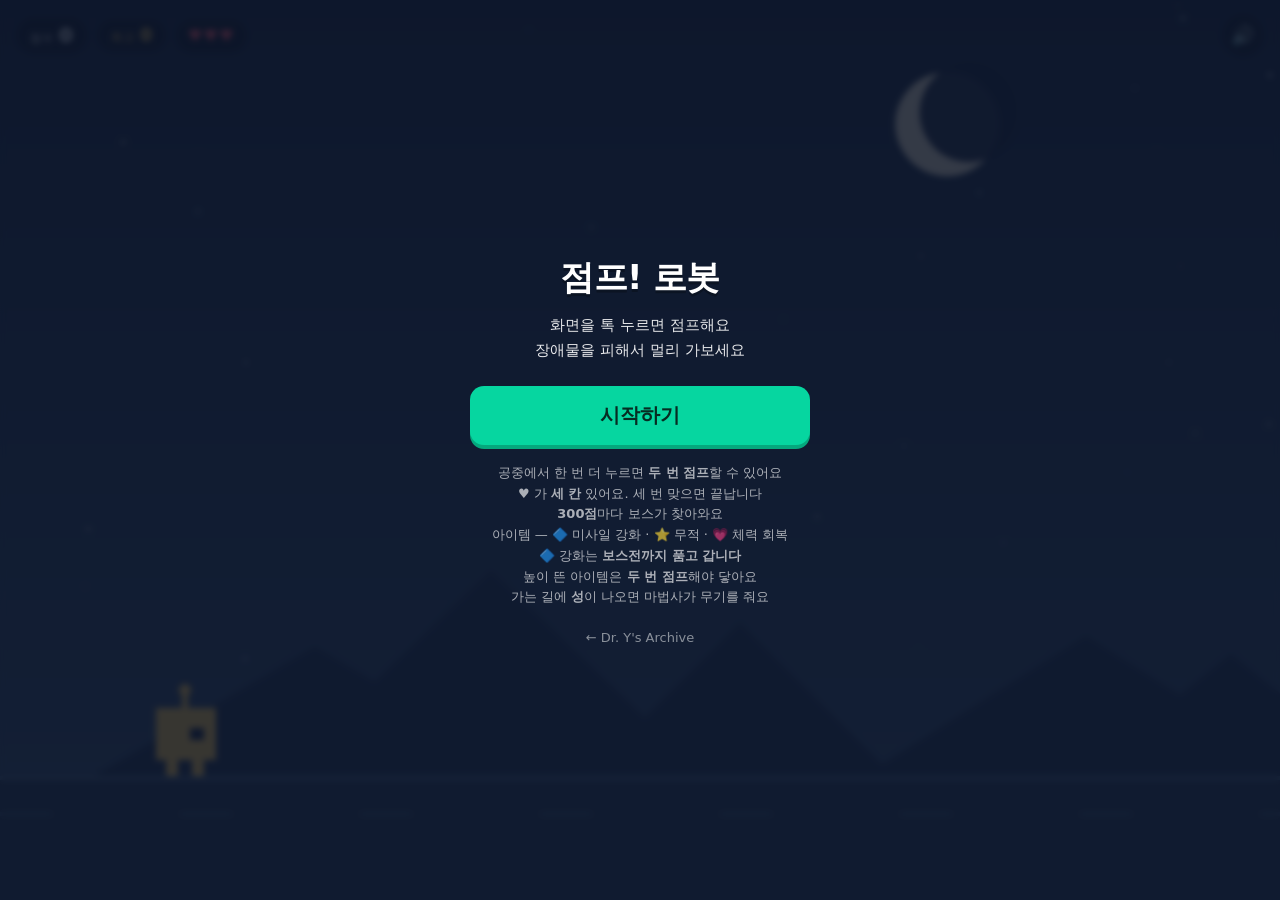
==== commit fc1b0934: "게임: 강화를 보스전까지 품고 가게, 보스 체력을 한 단계씩 올림 강화(🔷)가 세 아이템 중 혼자만 쓸모가 없었습니다.  미사일은 보스와 싸울 때만 쏠 수 있는데, 강화 시간은 먹" ====
--- a/game/index.html
+++ b/game/index.html
@@ -28,7 +28,7 @@
   <link rel="manifest" href="manifest.json">
   <meta name="theme-color" content="#1b2a4a">
 
-  <link rel="stylesheet" href="style.css?v=11">
+  <link rel="stylesheet" href="style.css?v=12">
 </head>
 
 <body>
@@ -102,6 +102,7 @@
         ♥ 가 <strong>세 칸</strong> 있어요. 세 번 맞으면 끝납니다<br>
         <strong>300점</strong>마다 보스가 찾아와요<br>
         아이템 — 🔷 미사일 강화 · ⭐ 무적 · 💗 체력 회복<br>
+        🔷 강화는 <strong>보스전까지 품고 갑니다</strong><br>
         높이 뜬 아이템은 <strong>두 번 점프</strong>해야 닿아요<br>
         가는 길에 <strong>성</strong>이 나오면 마법사가 무기를 줘요
       </p>
@@ -112,6 +113,6 @@
     </div>
   </div>
 
-  <script src="game.js?v=11"></script>
+  <script src="game.js?v=12"></script>
 </body>
 </html>
--- a/game/style.css
+++ b/game/style.css
@@ -60,6 +60,12 @@
   top: 0; left: 0; right: 0;
   display: flex;
   align-items: center;
+  /*
+    자리가 모자라면 줄을 바꿉니다.
+    아래 .score-box.buffs 가 한 줄을 통째로 차지하게 되어 있어서,
+    효과 표시는 늘 둘째 줄로 내려갑니다.
+  */
+  flex-wrap: wrap;
   gap: 10px;
   padding: 14px 16px;
   /* 아이폰 노치(위쪽 튀어나온 부분)를 피해서 배치합니다 */
@@ -137,11 +143,32 @@
 .sound-btn.muted { opacity: 0.45; }
 
 /* 지금 걸려 있는 효과 (강화 · 무적). 숫자가 아니라 글이라 조금 작게 둡니다. */
+/*
+  지금 걸려 있는 효과 (무기 · 강화 · 무적).
+
+  이것만 둘째 줄로 내립니다. 셋이 한꺼번에 걸리면
+  "🔱 흩어쏘기  🔷 강화 10초 보관  ⭐ 무적 5초" 처럼 길어지는데,
+  세로로 든 휴대폰(360px)에서는 점수판과 한 줄에 놓을 수가 없습니다.
+  실제로 재보니 오른쪽으로 313px 넘쳐서 멈춤 버튼이 화면 밖으로
+  밀려나 있었습니다.
+
+  바깥(.score-box.buffs)은 줄을 차지하는 빈 틀이고,
+  알약 모양 배경은 안쪽 #buffs 가 입습니다.
+*/
 .score-box.buffs {
+  order: 1;              /* 언제나 맨 마지막 */
+  flex-basis: 100%;      /* 한 줄을 통째로 차지 = 줄이 바뀝니다 */
+  padding: 0;
+  background: none;
+}
+#buffs {
+  display: inline-block;
+  padding: 7px 13px;
+  border-radius: 999px;
+  background: rgba(0, 0, 0, 0.28);
   color: var(--아이템);
   font-size: 14px;
   font-weight: 700;
-  padding: 8px 13px;
   white-space: nowrap;
 }
 
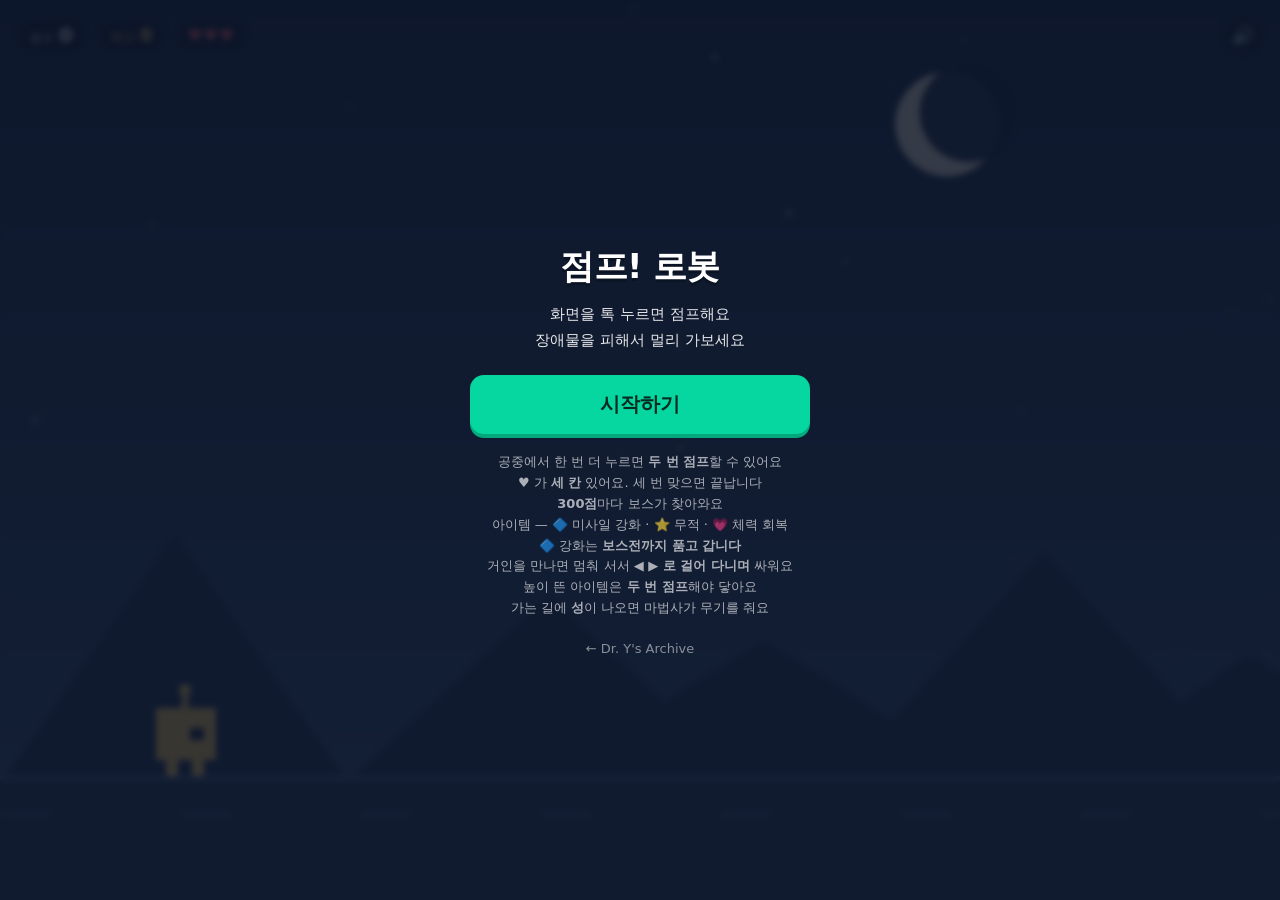
==== commit 464020f7: "게임: 거인과 멈춰 서서 싸우기, 좌우 걷기, 칼 추가 보스를 만나면 달리기를 멈추고 그 자리에서 맞붙습니다. 세상이 멈추는 대신 로봇이 좌우로 걸어 다닐 수 있고, 거인 코앞까지" ====
--- a/game/index.html
+++ b/game/index.html
@@ -28,7 +28,7 @@
   <link rel="manifest" href="manifest.json">
   <meta name="theme-color" content="#1b2a4a">
 
-  <link rel="stylesheet" href="style.css?v=12">
+  <link rel="stylesheet" href="style.css?v=13">
 </head>
 
 <body>
@@ -67,6 +67,14 @@
        화면 아무 데나 누르면 점프이므로, 쏘는 것만 버튼을 따로 두었습니다. -->
   <button id="fireBtn" class="fire-btn" type="button" hidden>발사</button>
 
+  <!-- 거인과 싸울 때만 나타나는 좌우 걷기 버튼.
+       싸우는 동안에는 세상이 멈추고 로봇이 직접 걸어 다닙니다.
+       누르고 있는 동안 계속 움직이고, 떼면 멈춥니다. -->
+  <div id="moveBtns" class="move-btns" hidden>
+    <button id="leftBtn" class="move-btn" type="button" aria-label="왼쪽으로">◀</button>
+    <button id="rightBtn" class="move-btn" type="button" aria-label="오른쪽으로">▶</button>
+  </div>
+
   <!-- 마법사가 무기를 내어주는 화면.
        성 앞에 멈춰 섰을 때만 나옵니다. game.js 가 선택지를 만들어 넣습니다.
        시작 화면(#overlay)과 따로 둔 이유는, 둘이 겹쳐 뜰 일이 없고
@@ -103,6 +111,7 @@
         <strong>300점</strong>마다 보스가 찾아와요<br>
         아이템 — 🔷 미사일 강화 · ⭐ 무적 · 💗 체력 회복<br>
         🔷 강화는 <strong>보스전까지 품고 갑니다</strong><br>
+        거인을 만나면 멈춰 서서 <strong>◀ ▶ 로 걸어 다니며</strong> 싸워요<br>
         높이 뜬 아이템은 <strong>두 번 점프</strong>해야 닿아요<br>
         가는 길에 <strong>성</strong>이 나오면 마법사가 무기를 줘요
       </p>
@@ -113,6 +122,6 @@
     </div>
   </div>
 
-  <script src="game.js?v=12"></script>
+  <script src="game.js?v=13"></script>
 </body>
 </html>
--- a/game/style.css
+++ b/game/style.css
@@ -211,6 +211,57 @@
 }
 .fire-btn:active { transform: scale(0.94); }
 
+/* ---------- 거인과 싸울 때 쓰는 좌우 걷기 버튼 ----------
+   이 게임은 '화면 아무 데나 누르면 점프' 가 규칙입니다.
+   그래서 걷는 것도 발사처럼 버튼을 따로 두었습니다. 왼쪽 아래에 둔 것은
+   오른손으로 발사(오른쪽 아래)를 누르면서 왼손으로 걸을 수 있게 하려는 것입니다. */
+.move-btns {
+  position: fixed;
+  left: max(18px, env(safe-area-inset-left));
+  bottom: max(22px, env(safe-area-inset-bottom));
+  z-index: 5;
+  display: flex;
+  gap: 10px;
+}
+/*
+  반투명하게 둡니다.
+
+  싸우는 동안 로봇이 왼쪽 끝까지 걸어오면 이 버튼 자리와 겹칩니다.
+  세로로 든 휴대폰에서는 버튼이 바닥의 왼쪽 140px 을 차지하는데,
+  로봇이 걸어 다닐 수 있는 폭이 그만큼도 안 되기 때문에
+  '겹치지 않게 막는' 방법은 쓸 수가 없습니다. 대신 비쳐 보이게 했습니다.
+*/
+.move-btn {
+  width: 58px;
+  height: 58px;
+  border: 2px solid rgba(255, 255, 255, 0.4);
+  border-radius: 50%;
+  background: rgba(32, 46, 78, 0.5);
+  color: #eaf0ff;
+  font: inherit;
+  font-size: 22px;
+  font-weight: 800;
+  line-height: 1;
+  cursor: pointer;
+  box-shadow: 0 4px 14px rgba(0, 0, 0, 0.3);
+  user-select: none;
+  -webkit-user-select: none;
+  -webkit-touch-callout: none;
+  touch-action: manipulation;
+}
+/* 누르고 있는 동안 켜진 것처럼 보이게 합니다 */
+.move-btn:active,
+.move-btn.on {
+  background: var(--보스);
+  transform: scale(0.94);
+}
+
+/* 화면이 낮으면(가로로 눕혔을 때) 버튼도 조금 줄입니다 */
+@media (max-height: 480px) {
+  .move-btn { width: 52px; height: 52px; font-size: 18px; }
+  .fire-btn { width: 70px; height: 70px; font-size: 16px; }
+}
+
 /* 미사일을 채우는 중에는 눌러도 소용없다는 것을 흐리게 보여줍니다 */
 .fire-btn.empty {
   background: rgba(255, 93, 115, 0.35);
@@ -439,6 +490,37 @@
   font-size: 11.5px;
   font-weight: 500;
   color: #ffd166;
+}
+
+/*
+  가로가 좁을 때(세로로 든 휴대폰) 점수판을 조금씩 줄입니다.
+
+  점수가 두 자리만 되어도 점수판 한 줄이 390px 을 넘겨서,
+  오른쪽 끝의 멈춤·소리 버튼이 아래 줄로 떨어졌습니다.
+  네 자리 점수(9999)까지 한 줄에 들어가도록 재서 맞춘 값들입니다.
+*/
+@media (max-width: 430px) {
+  .hud { gap: 6px; padding-left: 10px; padding-right: 10px; }
+  .score-box { padding: 5px 10px; font-size: 17px; }
+  .score-label { font-size: 10px; }
+  .score-box.hearts { font-size: 13px; padding: 6px 9px; }
+  .score-box.buffs { padding: 0; }
+  #buffs { font-size: 13px; padding: 6px 11px; }
+  .pause-btn { padding: 6px 11px; font-size: 13px; }
+  .sound-btn { width: 36px; height: 36px; font-size: 16px; }
+  .hud-buttons { gap: 6px; }
+}
+
+/* 아주 좁은 휴대폰(360px)에서는 한 번 더 줄입니다 */
+@media (max-width: 400px) {
+  .hud { gap: 5px; padding-left: 8px; padding-right: 8px; }
+  .score-box { padding: 4px 8px; font-size: 16px; }
+  .score-label { font-size: 9.5px; }
+  .score-box.hearts { font-size: 12px; padding: 5px 8px; }
+  #buffs { font-size: 12px; padding: 5px 10px; }
+  .pause-btn { padding: 5px 9px; font-size: 12.5px; }
+  .sound-btn { width: 33px; height: 33px; font-size: 15px; }
+  .hud-buttons { gap: 5px; }
 }
 
 /* 화면이 낮을 때(가로로 눕혔을 때) 글자를 줄여 다 보이게 합니다 */
